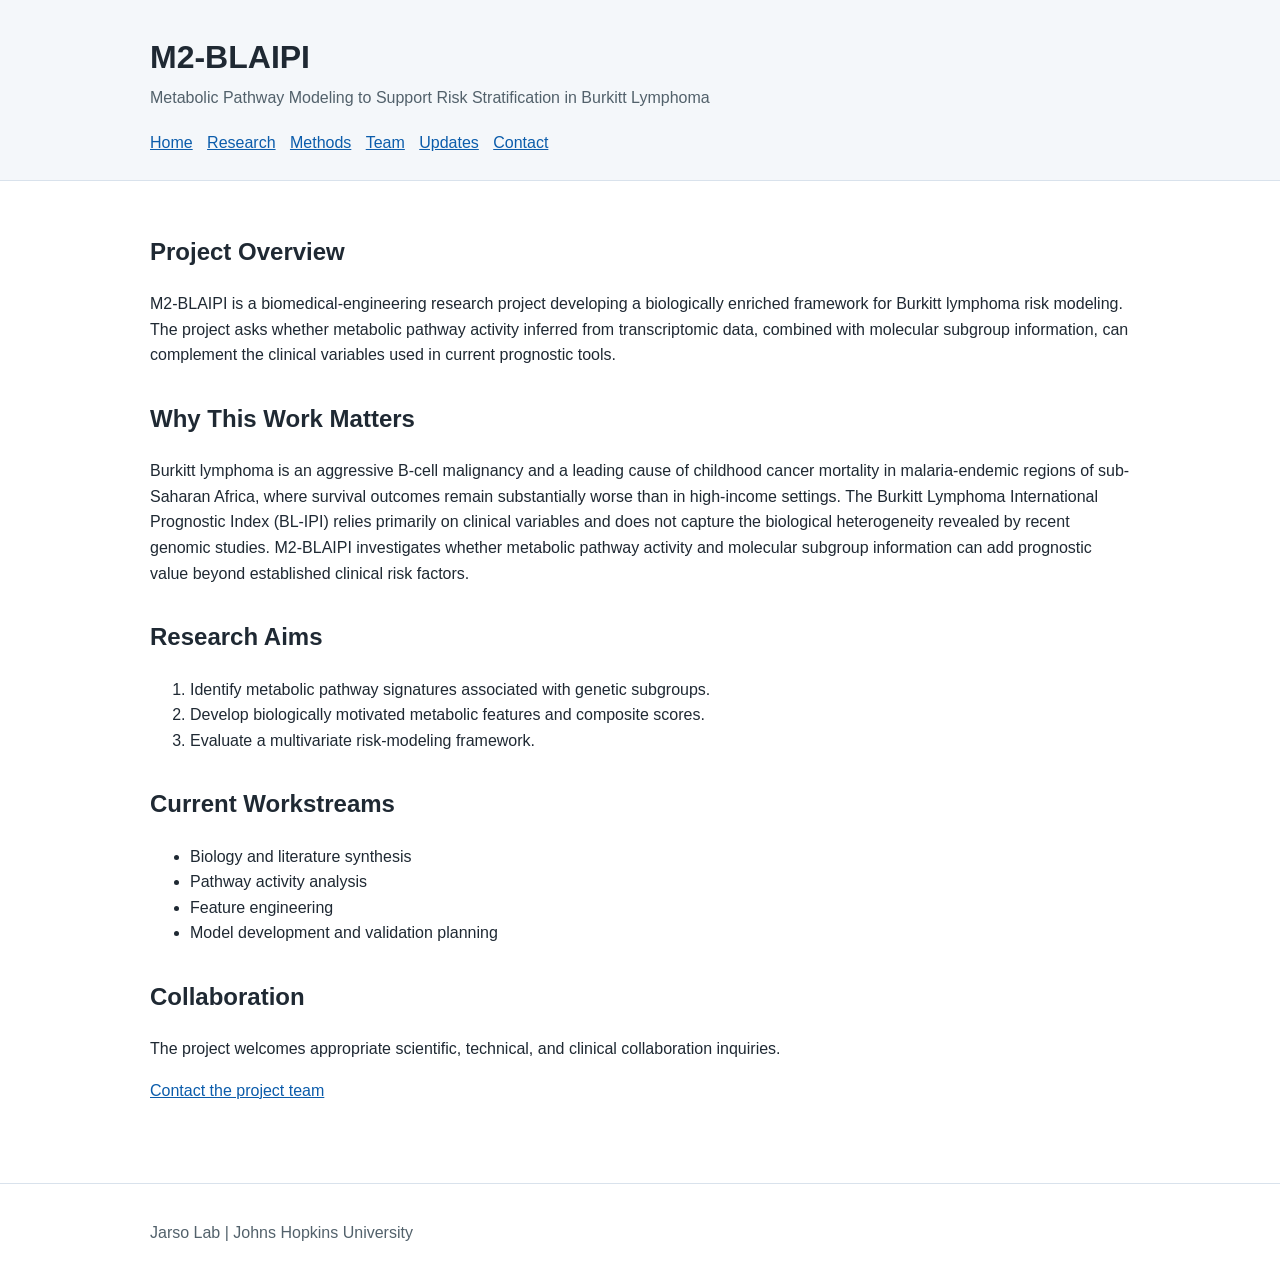
==== docs/index.html @ 1f1a4099 "Add files via upload" ====
<!DOCTYPE html>
<html lang="en">
<head>
  <meta charset="UTF-8">
  <meta name="viewport" content="width=device-width, initial-scale=1">
  <title>M2-BLAIPI | Burkitt Lymphoma Risk Modeling</title>
  <link rel="stylesheet" href="assets/css/style.css">
</head>

<body>
  <header class="site-header">
    <div class="container">
      <h1>M2-BLAIPI</h1>
      <p class="subtitle">
        Metabolic Pathway Modeling to Support Risk Stratification
        in Burkitt Lymphoma
      </p>

      <nav aria-label="Main navigation">
        <a href="index.html">Home</a>
        <a href="research.html">Research</a>
        <a href="methods.html">Methods</a>
        <a href="team.html">Team</a>
        <a href="updates.html">Updates</a>
        <a href="contact.html">Contact</a>
      </nav>
    </div>
  </header>

  <main class="container">
    <section>
      <h2>Project Overview</h2>
      <p>
        M2-BLAIPI is a biomedical-engineering research project developing a
        biologically enriched framework for Burkitt lymphoma risk modeling. The
        project asks whether metabolic pathway activity inferred from
        transcriptomic data, combined with molecular subgroup information, can
        complement the clinical variables used in current prognostic tools.
      </p>
    </section>

    <section>
      <h2>Why This Work Matters</h2>
      <p>
        Burkitt lymphoma is an aggressive B-cell malignancy and a leading cause
        of childhood cancer mortality in malaria-endemic regions of sub-Saharan
        Africa, where survival outcomes remain substantially worse than in
        high-income settings. The Burkitt Lymphoma International Prognostic Index
        (BL-IPI) relies primarily on clinical variables and does not capture the
        biological heterogeneity revealed by recent genomic studies. M2-BLAIPI
        investigates whether metabolic pathway activity and molecular subgroup
        information can add prognostic value beyond established clinical risk
        factors.
      </p>
    </section>

    <section>
      <h2>Research Aims</h2>
      <ol>
        <li>Identify metabolic pathway signatures associated with genetic subgroups.</li>
        <li>Develop biologically motivated metabolic features and composite scores.</li>
        <li>Evaluate a multivariate risk-modeling framework.</li>
      </ol>
    </section>

    <section>
      <h2>Current Workstreams</h2>
      <ul>
        <li>Biology and literature synthesis</li>
        <li>Pathway activity analysis</li>
        <li>Feature engineering</li>
        <li>Model development and validation planning</li>
      </ul>
    </section>

    <section>
      <h2>Collaboration</h2>
      <p>
        The project welcomes appropriate scientific, technical, and clinical
        collaboration inquiries.
      </p>
      <p><a href="contact.html">Contact the project team</a></p>
    </section>
  </main>

  <footer class="site-footer">
    <div class="container">
      <p>Jarso Lab | Johns Hopkins University</p>
    </div>
  </footer>
</body>
</html>
---- docs/assets/css/style.css ----
:root {
  --page-width: 980px;
  --text: #1f2933;
  --muted: #52616b;
  --line: #d9e2ec;
  --background: #ffffff;
  --accent: #0b5cab;
  --header: #f4f7fa;
}

* {
  box-sizing: border-box;
}

body {
  margin: 0;
  font-family: Arial, Helvetica, sans-serif;
  color: var(--text);
  background: var(--background);
  line-height: 1.6;
}

.container {
  width: min(var(--page-width), calc(100% - 2rem));
  margin: 0 auto;
}

.site-header {
  padding: 2.5rem 0 1.5rem;
  background: var(--header);
  border-bottom: 1px solid var(--line);
}

h1 {
  margin: 0;
  line-height: 1.1;
}

.subtitle {
  margin: 0.6rem 0 1.25rem;
  color: var(--muted);
}

nav {
  display: flex;
  flex-wrap: wrap;
  gap: 0.9rem;
}

nav a,
a {
  color: var(--accent);
}

main {
  padding: 2rem 0 3rem;
}

section {
  margin-bottom: 2rem;
}

.site-footer {
  padding: 1.25rem 0;
  border-top: 1px solid var(--line);
  color: var(--muted);
}
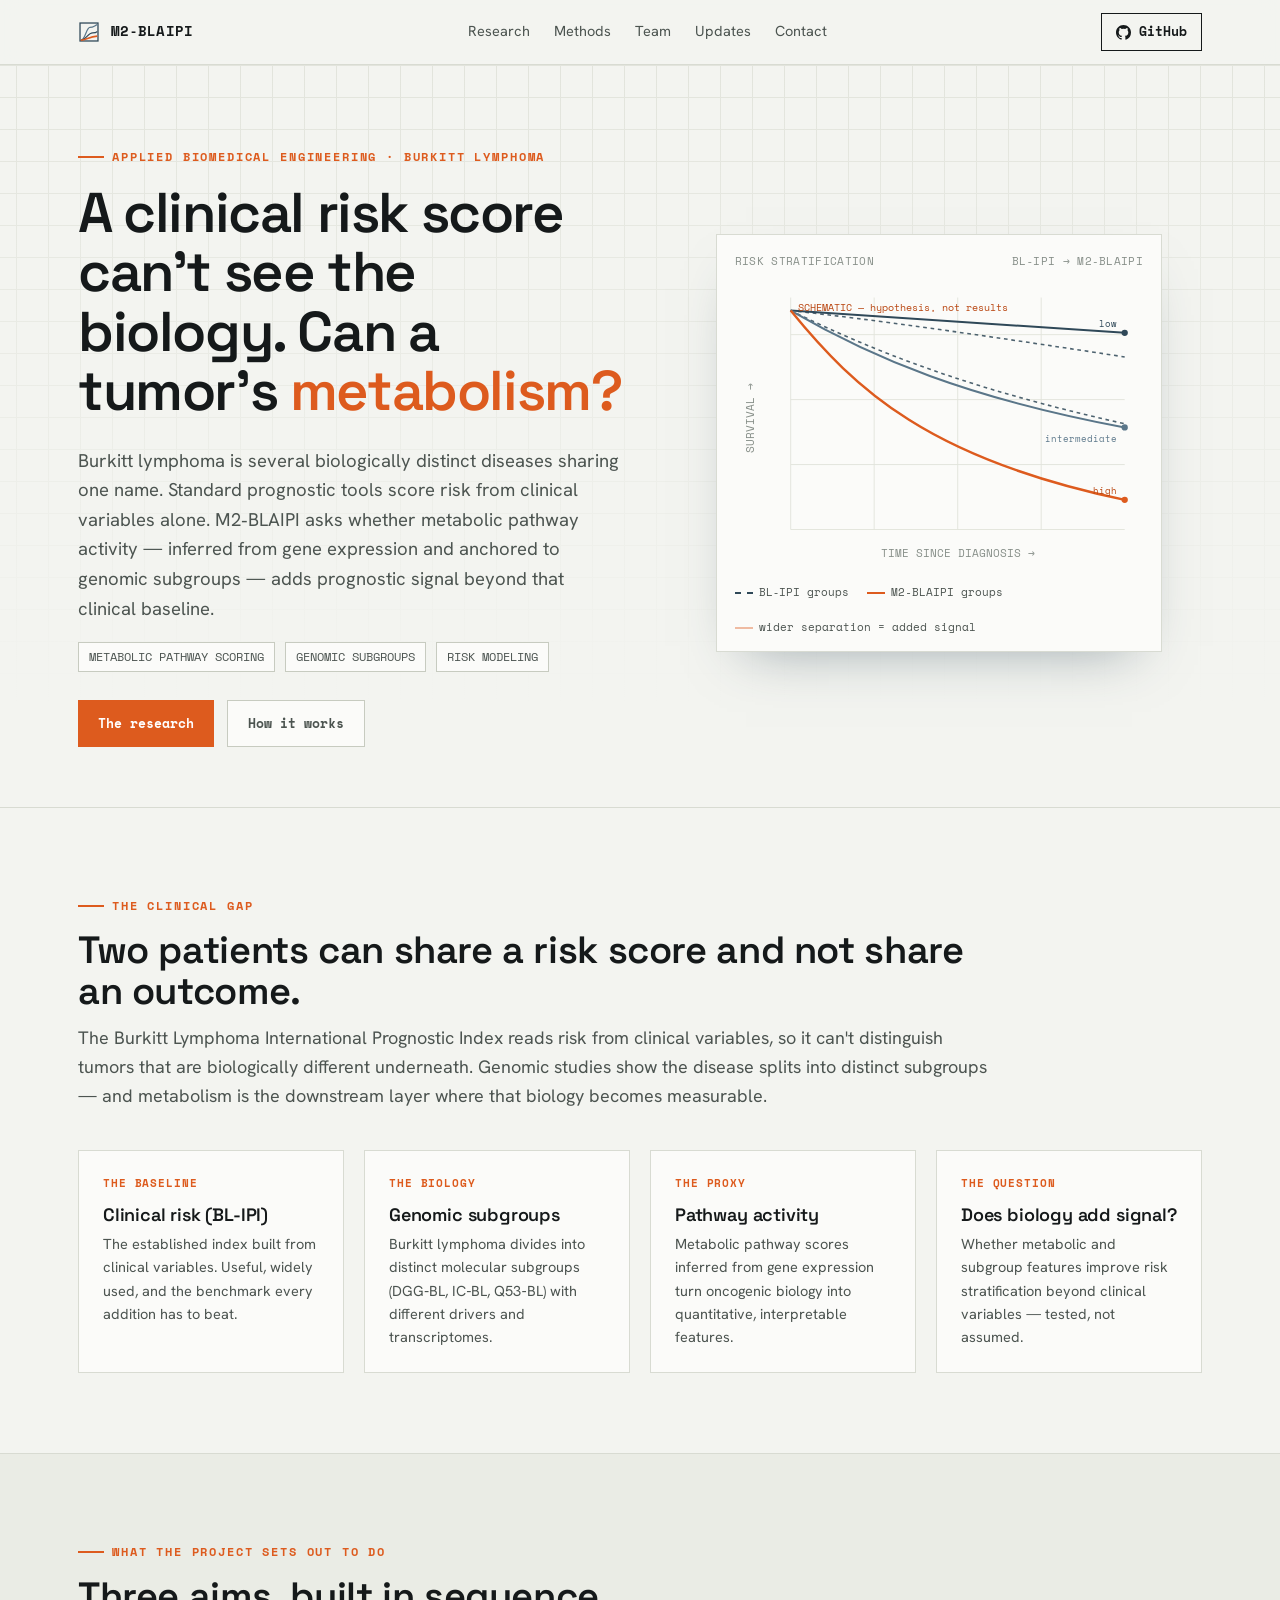
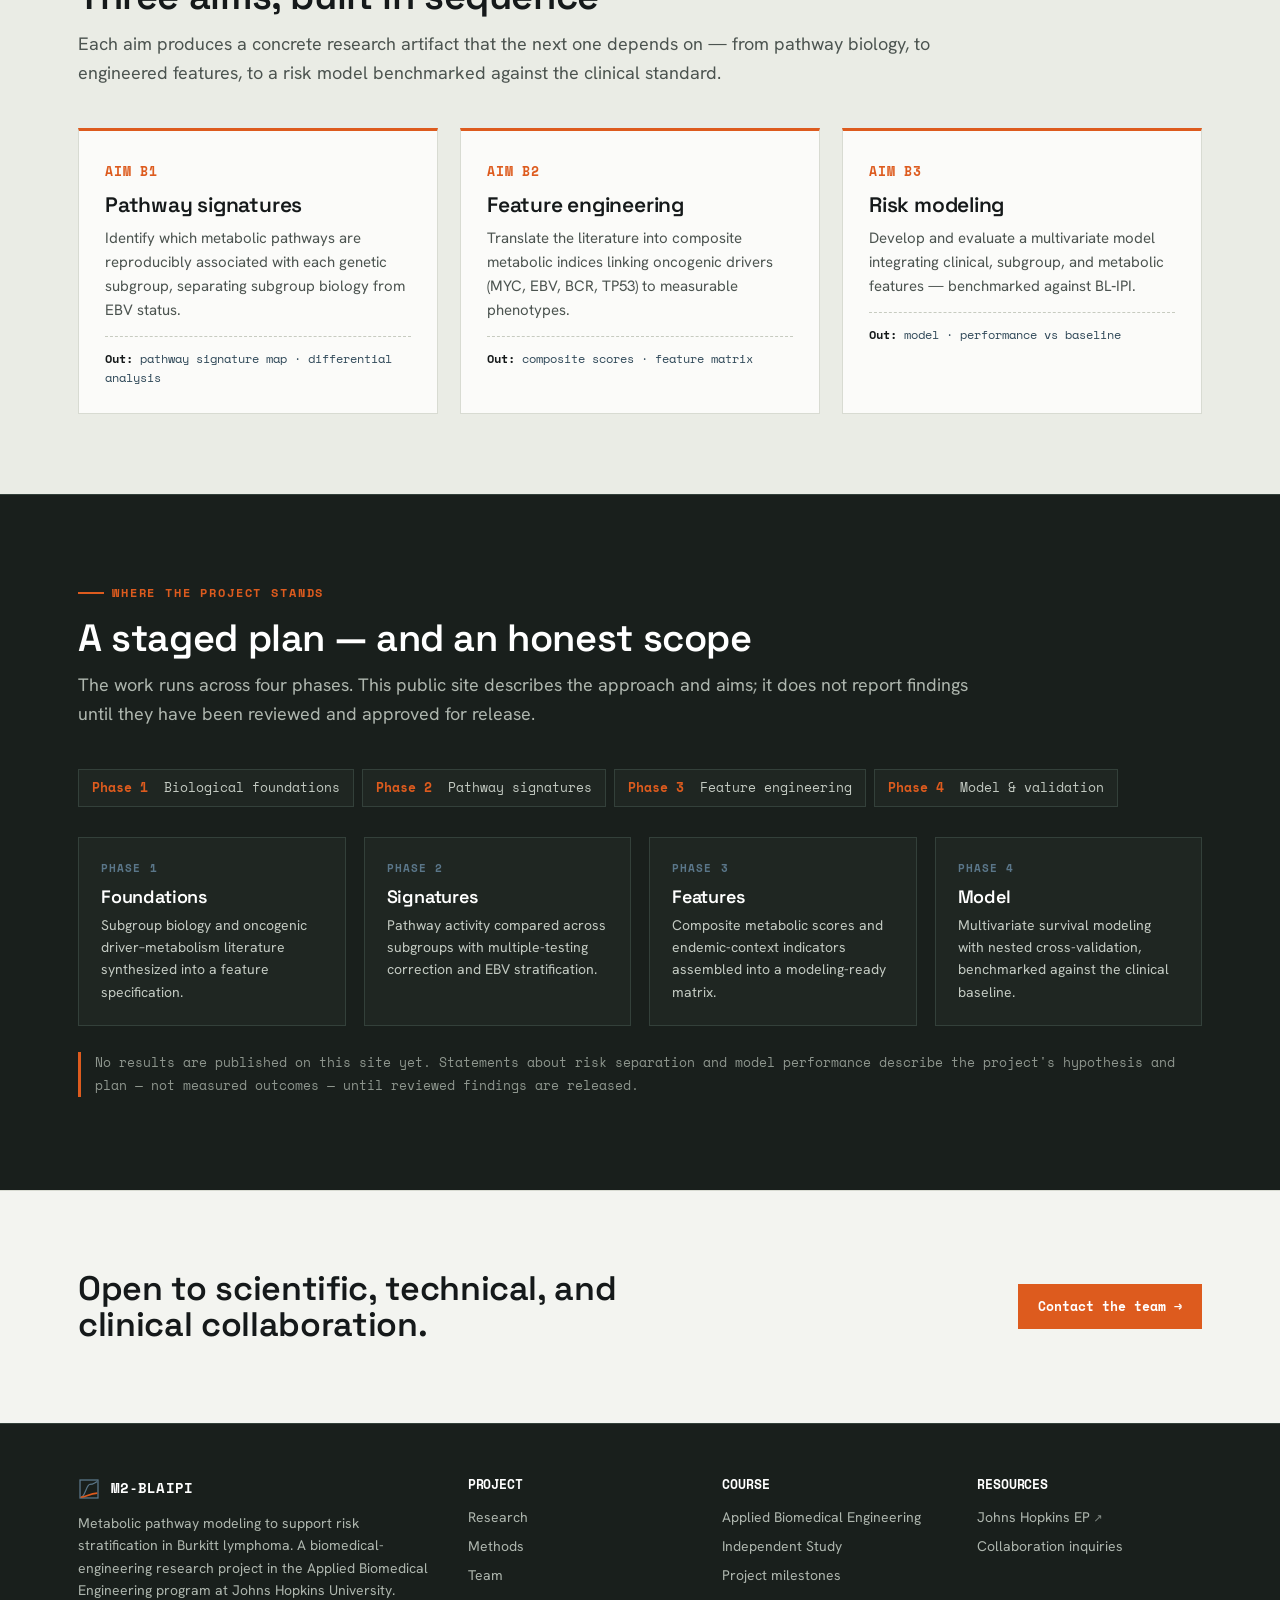
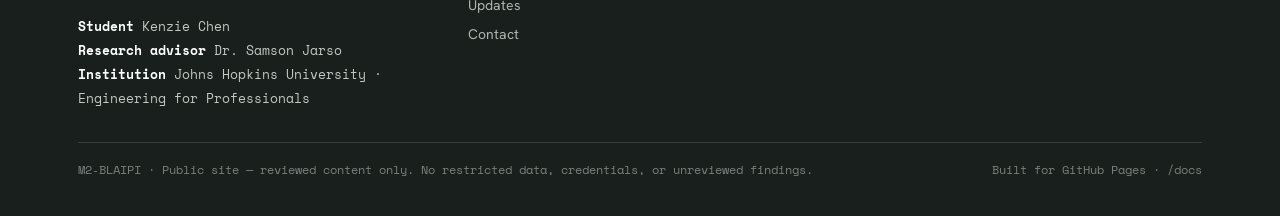
==== commit 6e11699b: "Add files via upload" ====
--- a/docs/index.html
+++ b/docs/index.html
@@ -1,92 +1,208 @@
 <!DOCTYPE html>
 <html lang="en">
 <head>
-  <meta charset="UTF-8">
-  <meta name="viewport" content="width=device-width, initial-scale=1">
-  <title>M2-BLAIPI | Burkitt Lymphoma Risk Modeling</title>
-  <link rel="stylesheet" href="assets/css/style.css">
+<meta charset="UTF-8" />
+<meta name="viewport" content="width=device-width, initial-scale=1.0" />
+<title>M2-BLAIPI — Metabolic Pathway Modeling for Burkitt Lymphoma Risk</title>
+<meta name="description" content="A biomedical-engineering project testing whether metabolic pathway activity and genomic subgroups add prognostic signal to clinical risk scoring in Burkitt lymphoma." />
+<link rel="preconnect" href="https://fonts.googleapis.com" />
+<link rel="preconnect" href="https://fonts.gstatic.com" crossorigin />
+<link href="https://fonts.googleapis.com/css2?family=Space+Grotesk:wght@400;500;600;700&family=Hanken+Grotesk:wght@400;500;600&family=Space+Mono:wght@400;700&display=swap" rel="stylesheet" />
+<link rel="stylesheet" href="assets/css/style.css" />
 </head>
-
 <body>
-  <header class="site-header">
-    <div class="container">
-      <h1>M2-BLAIPI</h1>
-      <p class="subtitle">
-        Metabolic Pathway Modeling to Support Risk Stratification
-        in Burkitt Lymphoma
-      </p>
-
-      <nav aria-label="Main navigation">
-        <a href="index.html">Home</a>
+
+<header>
+  <div class="wrap nav">
+    <a class="brand" href="index.html" aria-label="M2-BLAIPI home">
+      <svg viewBox="0 0 24 24" fill="none" aria-hidden="true">
+        <rect x="2.2" y="2.2" width="19.6" height="19.6" stroke="#2F4858" stroke-width="1.4"/>
+        <path d="M3 21 C8 21 9 7 13 7 S18 5 21 4" stroke="#5A7689" stroke-width="1.3" fill="none"/>
+        <path d="M3 21 C8 21 11 13 16 13 S20 12 21 11.5" stroke="#2F4858" stroke-width="1.3" fill="none"/>
+        <path d="M3 21 C9 21 12 17 21 16.5" stroke="#DD5B1E" stroke-width="1.7" fill="none"/>
+      </svg>
+      M2&#8209;BLAIPI
+    </a>
+    <nav class="navlinks">
+      <a href="research.html">Research</a>
+      <a href="methods.html">Methods</a>
+      <a href="team.html">Team</a>
+      <a href="updates.html">Updates</a>
+      <a href="contact.html">Contact</a>
+    </nav>
+    <a class="gh" href="https://github.com/sjarso1/m2-blaipi-public">
+      <svg width="15" height="15" viewBox="0 0 16 16" fill="currentColor" aria-hidden="true"><path d="M8 0C3.58 0 0 3.58 0 8c0 3.54 2.29 6.53 5.47 7.59.4.07.55-.17.55-.38v-1.33c-2.23.48-2.7-1.07-2.7-1.07-.36-.93-.89-1.18-.89-1.18-.73-.5.05-.49.05-.49.81.06 1.23.83 1.23.83.72 1.23 1.88.87 2.34.67.07-.52.28-.87.51-1.07-1.78-.2-3.64-.89-3.64-3.95 0-.87.31-1.59.82-2.15-.08-.2-.36-1.02.08-2.12 0 0 .67-.21 2.2.82a7.6 7.6 0 0 1 4 0c1.53-1.04 2.2-.82 2.2-.82.44 1.1.16 1.92.08 2.12.51.56.82 1.28.82 2.15 0 3.07-1.87 3.75-3.65 3.95.29.25.54.73.54 1.48v2.2c0 .21.15.46.55.38A8.01 8.01 0 0 0 16 8c0-4.42-3.58-8-8-8Z"/></svg>
+      GitHub
+    </a>
+    <button class="menu-btn" id="menuBtn" aria-label="Jump to sections">Sections &#8595;</button>
+  </div>
+</header>
+
+<main id="top">
+
+  <section class="hero" style="border-top:0;">
+    <div class="wrap hero-grid">
+      <div>
+        <span class="eyebrow">Applied Biomedical Engineering &middot; Burkitt Lymphoma</span>
+        <h1>A clinical risk score can't see the biology. Can a tumor's <em>metabolism?</em></h1>
+        <p class="lede">Burkitt lymphoma is several biologically distinct diseases sharing one name. Standard prognostic tools score risk from clinical variables alone. M2&#8209;BLAIPI asks whether metabolic pathway activity &mdash; inferred from gene expression and anchored to genomic subgroups &mdash; adds prognostic signal beyond that clinical baseline.</p>
+        <div class="tagrow">
+          <span>METABOLIC PATHWAY SCORING</span>
+          <span>GENOMIC SUBGROUPS</span>
+          <span>RISK MODELING</span>
+        </div>
+        <div class="hero-cta">
+          <a class="btn btn-solid" href="research.html">The research</a>
+          <a class="btn btn-ghost" href="methods.html">How it works</a>
+        </div>
+      </div>
+
+      <figure class="envfig" aria-label="Schematic of risk-group separation: clinical-only risk groups overlap, while biologically enriched groups separate more cleanly. Illustrative hypothesis, not measured results.">
+        <div class="cap"><span>RISK STRATIFICATION</span><span>BL&#8209;IPI &rarr; M2&#8209;BLAIPI</span></div>
+        <svg viewBox="0 0 440 320" role="img">
+          <g stroke="#E2E4DC" stroke-width="1">
+            <line x1="60" y1="20" x2="60" y2="270"/>
+            <line x1="60" y1="270" x2="420" y2="270"/>
+            <line x1="150" y1="20" x2="150" y2="270"/>
+            <line x1="240" y1="20" x2="240" y2="270"/>
+            <line x1="330" y1="20" x2="330" y2="270"/>
+            <line x1="60" y1="200" x2="420" y2="200"/>
+            <line x1="60" y1="130" x2="420" y2="130"/>
+            <line x1="60" y1="60" x2="420" y2="60"/>
+          </g>
+          <text x="240" y="300" text-anchor="middle" font-family="Space Mono, monospace" font-size="12" fill="#878F89">TIME SINCE DIAGNOSIS  &rarr;</text>
+          <text x="20" y="150" text-anchor="middle" font-family="Space Mono, monospace" font-size="12" fill="#878F89" transform="rotate(-90 20 150)">SURVIVAL  &rarr;</text>
+          <path d="M60,34 C150,44 250,58 420,84" stroke="#2F4858" stroke-width="1.7" fill="none" stroke-dasharray="4 4" opacity="0.85"/>
+          <path d="M60,34 C150,78 250,118 420,156" stroke="#2F4858" stroke-width="1.7" fill="none" stroke-dasharray="4 4" opacity="0.85"/>
+          <path d="M60,34 C160,40 280,48 420,58" stroke="#2F4858" stroke-width="2.2" fill="none"/>
+          <path d="M60,34 C150,86 250,128 420,160" stroke="#5A7689" stroke-width="2.2" fill="none"/>
+          <path id="mod" d="M60,34 C130,120 210,194 420,238" stroke="#DD5B1E" stroke-width="2.6" fill="none"/>
+          <text x="68" y="34" font-family="Space Mono, monospace" font-size="10.5" fill="#B8430D">SCHEMATIC &mdash; hypothesis, not results</text>
+          <circle cx="420" cy="58" r="3.4" fill="#2F4858"/>
+          <circle cx="420" cy="160" r="3.4" fill="#5A7689"/>
+          <circle cx="420" cy="238" r="3.4" fill="#DD5B1E"/>
+          <text x="412" y="52" text-anchor="end" font-family="Space Mono, monospace" font-size="10" fill="#2F4858">low</text>
+          <text x="412" y="176" text-anchor="end" font-family="Space Mono, monospace" font-size="10" fill="#5A7689">intermediate</text>
+          <text x="412" y="232" text-anchor="end" font-family="Space Mono, monospace" font-size="10" fill="#B8430D">high</text>
+        </svg>
+        <div class="legend">
+          <span><i style="border-color:#2F4858;border-top-style:dashed;"></i>BL&#8209;IPI groups</span>
+          <span><i style="border-color:#DD5B1E;"></i>M2&#8209;BLAIPI groups</span>
+          <span><i style="border-color:#DD5B1E;opacity:.4;"></i>wider separation = added signal</span>
+        </div>
+      </figure>
+    </div>
+  </section>
+
+  <section id="overview">
+    <div class="wrap">
+      <div class="section-head reveal">
+        <span class="eyebrow">The clinical gap</span>
+        <h2>Two patients can share a risk score and not share an outcome.</h2>
+        <p>The Burkitt Lymphoma International Prognostic Index reads risk from clinical variables, so it can't distinguish tumors that are biologically different underneath. Genomic studies show the disease splits into distinct subgroups &mdash; and metabolism is the downstream layer where that biology becomes measurable.</p>
+      </div>
+      <div class="concept reveal">
+        <div class="cc"><div class="lab">The baseline</div><h3>Clinical risk (BL&#8209;IPI)</h3><p>The established index built from clinical variables. Useful, widely used, and the benchmark every addition has to beat.</p></div>
+        <div class="cc"><div class="lab">The biology</div><h3>Genomic subgroups</h3><p>Burkitt lymphoma divides into distinct molecular subgroups (DGG&#8209;BL, IC&#8209;BL, Q53&#8209;BL) with different drivers and transcriptomes.</p></div>
+        <div class="cc"><div class="lab">The proxy</div><h3>Pathway activity</h3><p>Metabolic pathway scores inferred from gene expression turn oncogenic biology into quantitative, interpretable features.</p></div>
+        <div class="cc"><div class="lab">The question</div><h3>Does biology add signal?</h3><p>Whether metabolic and subgroup features improve risk stratification beyond clinical variables &mdash; tested, not assumed.</p></div>
+      </div>
+    </div>
+  </section>
+
+  <section id="aims" class="alt">
+    <div class="wrap">
+      <div class="section-head reveal">
+        <span class="eyebrow">What the project sets out to do</span>
+        <h2>Three aims, built in sequence</h2>
+        <p>Each aim produces a concrete research artifact that the next one depends on &mdash; from pathway biology, to engineered features, to a risk model benchmarked against the clinical standard.</p>
+      </div>
+      <div class="loop reveal">
+        <div class="lp"><span class="n">AIM B1</span><h3>Pathway signatures</h3><p>Identify which metabolic pathways are reproducibly associated with each genetic subgroup, separating subgroup biology from EBV status.</p><div class="art"><b>Out:</b> pathway signature map &middot; differential analysis</div></div>
+        <div class="lp"><span class="n">AIM B2</span><h3>Feature engineering</h3><p>Translate the literature into composite metabolic indices linking oncogenic drivers (MYC, EBV, BCR, TP53) to measurable phenotypes.</p><div class="art"><b>Out:</b> composite scores &middot; feature matrix</div></div>
+        <div class="lp"><span class="n">AIM B3</span><h3>Risk modeling</h3><p>Develop and evaluate a multivariate model integrating clinical, subgroup, and metabolic features &mdash; benchmarked against BL&#8209;IPI.</p><div class="art"><b>Out:</b> model &middot; performance vs baseline</div></div>
+      </div>
+    </div>
+  </section>
+
+  <section id="scope" class="dark">
+    <div class="wrap">
+      <div class="section-head reveal">
+        <span class="eyebrow">Where the project stands</span>
+        <h2>A staged plan &mdash; and an honest scope</h2>
+        <p>The work runs across four phases. This public site describes the approach and aims; it does not report findings until they have been reviewed and approved for release.</p>
+      </div>
+      <div class="phases reveal">
+        <div class="phase"><b>Phase 1</b> &nbsp;Biological foundations</div>
+        <div class="phase"><b>Phase 2</b> &nbsp;Pathway signatures</div>
+        <div class="phase"><b>Phase 3</b> &nbsp;Feature engineering</div>
+        <div class="phase"><b>Phase 4</b> &nbsp;Model &amp; validation</div>
+      </div>
+      <div class="pgrid reveal">
+        <div class="pcard"><div class="pp">Phase 1</div><h3>Foundations</h3><p>Subgroup biology and oncogenic driver&ndash;metabolism literature synthesized into a feature specification.</p></div>
+        <div class="pcard"><div class="pp">Phase 2</div><h3>Signatures</h3><p>Pathway activity compared across subgroups with multiple-testing correction and EBV stratification.</p></div>
+        <div class="pcard"><div class="pp">Phase 3</div><h3>Features</h3><p>Composite metabolic scores and endemic-context indicators assembled into a modeling-ready matrix.</p></div>
+        <div class="pcard"><div class="pp">Phase 4</div><h3>Model</h3><p>Multivariate survival modeling with nested cross-validation, benchmarked against the clinical baseline.</p></div>
+      </div>
+      <p class="darknote">No results are published on this site yet. Statements about risk separation and model performance describe the project's hypothesis and plan &mdash; not measured outcomes &mdash; until reviewed findings are released.</p>
+    </div>
+  </section>
+
+  <section id="collaborate">
+    <div class="wrap cta-final reveal">
+      <h2>Open to scientific, technical, and clinical collaboration.</h2>
+      <a class="btn btn-solid" href="contact.html">Contact the team &rarr;</a>
+    </div>
+  </section>
+
+</main>
+
+<footer id="footer">
+  <div class="wrap">
+    <div class="foot">
+      <div>
+        <div class="brand" style="color:#fff;margin-bottom:12px;">
+          <svg viewBox="0 0 24 24" fill="none" aria-hidden="true" style="width:22px;height:22px;">
+            <rect x="2.2" y="2.2" width="19.6" height="19.6" stroke="#5A7689" stroke-width="1.4"/>
+            <path d="M3 21 C8 21 9 7 13 7 S18 5 21 4" stroke="#5A7689" stroke-width="1.3" fill="none"/>
+            <path d="M3 21 C9 21 12 17 21 16.5" stroke="#DD5B1E" stroke-width="1.7" fill="none"/>
+          </svg>
+          M2&#8209;BLAIPI
+        </div>
+        <p class="lead">Metabolic pathway modeling to support risk stratification in Burkitt lymphoma. A biomedical-engineering research project in the Applied Biomedical Engineering program at Johns Hopkins University.</p>
+        <div class="meta-line">
+          <b>Student</b> Kenzie Chen<br>
+          <b>Research advisor</b> Dr. Samson Jarso<br>
+          <b>Institution</b> Johns Hopkins University &middot; Engineering for Professionals
+        </div>
+      </div>
+      <div>
+        <h3>PROJECT</h3>
         <a href="research.html">Research</a>
         <a href="methods.html">Methods</a>
         <a href="team.html">Team</a>
         <a href="updates.html">Updates</a>
         <a href="contact.html">Contact</a>
-      </nav>
-    </div>
-  </header>
-
-  <main class="container">
-    <section>
-      <h2>Project Overview</h2>
-      <p>
-        M2-BLAIPI is a biomedical-engineering research project developing a
-        biologically enriched framework for Burkitt lymphoma risk modeling. The
-        project asks whether metabolic pathway activity inferred from
-        transcriptomic data, combined with molecular subgroup information, can
-        complement the clinical variables used in current prognostic tools.
-      </p>
-    </section>
-
-    <section>
-      <h2>Why This Work Matters</h2>
-      <p>
-        Burkitt lymphoma is an aggressive B-cell malignancy and a leading cause
-        of childhood cancer mortality in malaria-endemic regions of sub-Saharan
-        Africa, where survival outcomes remain substantially worse than in
-        high-income settings. The Burkitt Lymphoma International Prognostic Index
-        (BL-IPI) relies primarily on clinical variables and does not capture the
-        biological heterogeneity revealed by recent genomic studies. M2-BLAIPI
-        investigates whether metabolic pathway activity and molecular subgroup
-        information can add prognostic value beyond established clinical risk
-        factors.
-      </p>
-    </section>
-
-    <section>
-      <h2>Research Aims</h2>
-      <ol>
-        <li>Identify metabolic pathway signatures associated with genetic subgroups.</li>
-        <li>Develop biologically motivated metabolic features and composite scores.</li>
-        <li>Evaluate a multivariate risk-modeling framework.</li>
-      </ol>
-    </section>
-
-    <section>
-      <h2>Current Workstreams</h2>
-      <ul>
-        <li>Biology and literature synthesis</li>
-        <li>Pathway activity analysis</li>
-        <li>Feature engineering</li>
-        <li>Model development and validation planning</li>
-      </ul>
-    </section>
-
-    <section>
-      <h2>Collaboration</h2>
-      <p>
-        The project welcomes appropriate scientific, technical, and clinical
-        collaboration inquiries.
-      </p>
-      <p><a href="contact.html">Contact the project team</a></p>
-    </section>
-  </main>
-
-  <footer class="site-footer">
-    <div class="container">
-      <p>Jarso Lab | Johns Hopkins University</p>
-    </div>
-  </footer>
+      </div>
+      <div>
+        <h3>COURSE</h3>
+        <a href="research.html">Applied Biomedical Engineering</a>
+        <a href="methods.html">Independent Study</a>
+        <a href="updates.html">Project milestones</a>
+      </div>
+      <div>
+        <h3>RESOURCES</h3>
+        <a class="ext" href="https://ep.jhu.edu/">Johns Hopkins EP</a>
+        <a href="contact.html">Collaboration inquiries</a>
+      </div>
+    </div>
+    <div class="fine">
+      <span>M2&#8209;BLAIPI &middot; Public site &mdash; reviewed content only. No restricted data, credentials, or unreviewed findings.</span>
+      <span>Built for GitHub Pages &middot; /docs</span>
+    </div>
+  </div>
+</footer>
+
+<script src="assets/js/site.js"></script>
 </body>
 </html>
--- a/docs/assets/css/style.css
+++ b/docs/assets/css/style.css
@@ -1,67 +1,160 @@
-:root {
-  --page-width: 980px;
-  --text: #1f2933;
-  --muted: #52616b;
-  --line: #d9e2ec;
-  --background: #ffffff;
-  --accent: #0b5cab;
-  --header: #f4f7fa;
+/* M2-BLAIPI public site — shared design system */
+:root{
+  --paper:#F3F4F0; --paper-2:#EAECE5; --card:#FBFBF9;
+  --ink:#15191A; --ink-soft:#4C5450; --ink-faint:#878F89;
+  --steel:#2F4858; --steel-soft:#5A7689;
+  --signal:#DD5B1E; --signal-deep:#B8430D; --signal-soft:#F6E0D2;
+  --line:#D8DBD2; --line-2:#C7CBC0;
+  --dark:#191F1C; --dark-line:#33403A; --grid:#E2E4DC;
+  --disp:'Space Grotesk',system-ui,sans-serif;
+  --body:'Hanken Grotesk',system-ui,sans-serif;
+  --mono:'Space Mono',ui-monospace,monospace;
+  --maxw:1180px;
 }
+*{box-sizing:border-box;}
+html{scroll-behavior:smooth;}
+body{margin:0;background:var(--paper);color:var(--ink);font-family:var(--body);font-size:17px;line-height:1.6;-webkit-font-smoothing:antialiased;}
+a{color:inherit;text-decoration:none;}
+h1,h2,h3{font-family:var(--disp);font-weight:600;line-height:1.06;margin:0;letter-spacing:-.01em;}
+p{margin:0 0 1em;}
+.wrap{max-width:var(--maxw);margin:0 auto;padding:0 28px;}
+.eyebrow{font-family:var(--mono);font-size:11.5px;letter-spacing:.16em;text-transform:uppercase;color:var(--signal);font-weight:700;display:inline-flex;align-items:center;gap:.7em;}
+.eyebrow::before{content:"";width:26px;height:2px;background:var(--signal);display:inline-block;}
 
-* {
-  box-sizing: border-box;
+/* header */
+header{position:sticky;top:0;z-index:50;background:rgba(243,244,240,.85);backdrop-filter:saturate(150%) blur(9px);border-bottom:1px solid var(--line);}
+.nav{display:flex;align-items:center;justify-content:space-between;height:64px;}
+.brand{display:flex;align-items:center;gap:11px;font-family:var(--mono);font-weight:700;font-size:13.5px;letter-spacing:.02em;}
+.brand svg{width:22px;height:22px;flex:none;}
+.navlinks{display:flex;gap:24px;font-size:14.5px;color:var(--ink-soft);}
+.navlinks a{padding:4px 0;transition:color .2s;border-bottom:2px solid transparent;}
+.navlinks a:hover{color:var(--signal);}
+.navlinks a.active{color:var(--ink);border-bottom-color:var(--signal);}
+.gh{font-family:var(--mono);font-size:12.5px;font-weight:700;border:1.5px solid var(--ink);padding:8px 14px;display:inline-flex;align-items:center;gap:8px;transition:.2s;}
+.gh:hover{background:var(--ink);color:var(--paper);}
+.menu-btn{display:none;background:none;border:0;font-family:var(--mono);font-size:13px;cursor:pointer;color:var(--ink);}
+
+/* hero (homepage) + compact page header (interior) */
+.hero{position:relative;padding:74px 0 60px;overflow:hidden;background-image:linear-gradient(var(--grid) 1px,transparent 1px),linear-gradient(90deg,var(--grid) 1px,transparent 1px);background-size:32px 32px;background-position:center top;}
+.hero.compact{padding:62px 0 50px;}
+.hero::after{content:"";position:absolute;inset:0;background:linear-gradient(180deg,transparent,var(--paper) 86%);pointer-events:none;}
+.hero-grid{position:relative;z-index:1;display:grid;grid-template-columns:1.02fr .98fr;gap:50px;align-items:center;}
+.hero-solo{position:relative;z-index:1;max-width:50em;}
+.hero h1{font-size:clamp(34px,5vw,56px);margin:.3em 0 .45em;letter-spacing:-.025em;}
+.hero.compact h1{font-size:clamp(30px,4.4vw,46px);}
+.hero h1 em{font-style:normal;color:var(--signal);}
+.lede{font-size:18.5px;color:var(--ink-soft);max-width:33em;}
+.tagrow{display:flex;gap:10px;flex-wrap:wrap;margin-top:18px;}
+.tagrow span{font-family:var(--mono);font-size:11.5px;border:1px solid var(--line-2);background:var(--card);padding:5px 10px;color:var(--ink-soft);}
+.hero-cta{display:flex;flex-wrap:wrap;gap:13px;margin-top:28px;}
+.btn{font-family:var(--mono);font-size:13px;font-weight:700;padding:12px 20px;display:inline-flex;align-items:center;gap:9px;transition:transform .15s,background .2s,color .2s,border-color .2s;cursor:pointer;}
+.btn-solid{background:var(--signal);color:#fff;}
+.btn-solid:hover{background:var(--signal-deep);transform:translateY(-1px);}
+.btn-ghost{border:1.5px solid var(--line-2);color:var(--ink-soft);background:var(--card);}
+.btn-ghost:hover{border-color:var(--signal);color:var(--signal);}
+
+/* signature figure */
+.envfig{position:relative;background:var(--card);border:1px solid var(--line);box-shadow:0 24px 54px -30px rgba(47,72,88,.5);padding:18px 18px 14px;}
+.envfig .cap{display:flex;justify-content:space-between;font-family:var(--mono);font-size:11px;color:var(--ink-faint);letter-spacing:.03em;margin-bottom:8px;}
+.envfig svg{display:block;width:100%;height:auto;}
+.legend{display:flex;gap:18px;margin-top:8px;font-family:var(--mono);font-size:11px;color:var(--ink-soft);flex-wrap:wrap;}
+.legend i{display:inline-block;width:18px;height:0;border-top-width:2px;border-top-style:solid;margin-right:6px;vertical-align:middle;}
+
+/* sections */
+section{padding:80px 0;border-top:1px solid var(--line);}
+.section-head{max-width:54em;margin-bottom:40px;}
+.section-head h2{font-size:clamp(26px,3.6vw,38px);margin:.4em 0 .35em;}
+.section-head p{font-size:18px;color:var(--ink-soft);}
+.alt{background:var(--paper-2);}
+.body-col{max-width:56em;}
+.body-col p{font-size:17px;color:var(--ink-soft);}
+.body-col h2{font-size:clamp(24px,3.2vw,32px);margin:0 0 .5em;}
+
+/* concept cards (4-up) + generic grids */
+.concept{display:grid;grid-template-columns:repeat(4,1fr);gap:20px;}
+.grid3{display:grid;grid-template-columns:repeat(3,1fr);gap:20px;}
+.grid2{display:grid;grid-template-columns:repeat(2,1fr);gap:20px;}
+.cc{background:var(--card);border:1px solid var(--line);padding:24px;position:relative;}
+.cc .lab{font-family:var(--mono);font-size:11px;letter-spacing:.08em;text-transform:uppercase;color:var(--signal);font-weight:700;}
+.cc h3{font-size:18px;margin:12px 0 8px;}
+.cc p{font-size:14.5px;color:var(--ink-soft);margin:0;}
+
+/* aims / loop cards */
+.loop{display:grid;grid-template-columns:repeat(3,1fr);gap:22px;}
+.lp{position:relative;background:var(--card);border:1px solid var(--line);border-top:3px solid var(--signal);padding:26px;}
+.lp .n{font-family:var(--mono);font-weight:700;color:var(--signal);font-size:13px;letter-spacing:.06em;}
+.lp h3{font-size:21px;margin:10px 0 10px;}
+.lp p{font-size:15px;color:var(--ink-soft);margin:0 0 14px;}
+.lp .art{font-family:var(--mono);font-size:12px;color:var(--steel);border-top:1px dashed var(--line-2);padding-top:12px;}
+.lp .art b{color:var(--ink);}
+
+/* dark band */
+.dark{background:var(--dark);color:#E8EBE6;border-top:1px solid var(--dark-line);}
+.dark .eyebrow{color:var(--signal);}
+.dark .section-head h2,.dark .body-col h2{color:#fff;}
+.dark .section-head p,.dark .body-col p{color:#AEB6AE;}
+.phases{display:flex;flex-wrap:wrap;gap:8px;margin-bottom:30px;}
+.phase{font-family:var(--mono);font-size:12.5px;border:1px solid var(--dark-line);background:#1F2622;padding:8px 13px;color:#C3CAC2;}
+.phase b{color:var(--signal);}
+.pgrid{display:grid;grid-template-columns:repeat(4,1fr);gap:18px;}
+.pcard{border:1px solid var(--dark-line);background:#1F2622;padding:22px;}
+.pcard .pp{font-family:var(--mono);font-size:11px;letter-spacing:.1em;text-transform:uppercase;color:var(--steel-soft);font-weight:700;}
+.pcard h3{color:#fff;font-size:18px;margin:9px 0 8px;}
+.pcard p{font-size:14px;color:#C3CAC2;margin:0;}
+.darknote{margin-top:26px;font-family:var(--mono);font-size:12.5px;color:#8E968E;border-left:3px solid var(--signal);padding-left:14px;line-height:1.8;}
+.dark .note{background:#1F2622;border-color:var(--dark-line);color:#C3CAC2;}
+
+/* note / callout */
+.note{font-family:var(--mono);font-size:13px;color:var(--ink-soft);background:var(--card);border:1px solid var(--line);border-left:3px solid var(--signal);padding:14px 16px;line-height:1.75;margin:18px 0 0;}
+
+/* people (team) */
+.person h3{font-size:18px;margin:12px 0 4px;}
+.person .role{font-family:var(--mono);font-size:11px;letter-spacing:.08em;text-transform:uppercase;color:var(--signal);font-weight:700;}
+.person p{font-size:14.5px;color:var(--ink-soft);margin:6px 0 0;}
+
+/* feed (updates) */
+.feed{list-style:none;margin:0;padding:0;}
+.feed li{display:flex;justify-content:space-between;align-items:flex-start;gap:18px;padding:16px 0;border-bottom:1px solid var(--line);}
+.feed li:last-child{border-bottom:0;}
+.feed .t{font-size:15.5px;}
+.feed .t b{display:block;font-family:var(--disp);font-size:17px;font-weight:600;margin-bottom:3px;color:var(--ink);}
+.status{font-family:var(--mono);font-size:10.5px;letter-spacing:.08em;text-transform:uppercase;color:var(--ink-faint);border:1px solid var(--line-2);padding:4px 9px;white-space:nowrap;flex:none;}
+
+/* final cta */
+.cta-final{display:flex;justify-content:space-between;align-items:center;gap:30px;flex-wrap:wrap;}
+.cta-final h2{font-size:clamp(24px,3.2vw,34px);max-width:18em;}
+
+/* footer */
+footer{background:var(--dark);color:#AEB6AE;padding:54px 0 36px;border-top:1px solid var(--dark-line);}
+.foot{display:grid;grid-template-columns:1.6fr 1fr 1fr 1fr;gap:30px;}
+.foot a.ext::after{content:" \2197";color:var(--ink-faint);font-size:11px;}
+.foot h3{font-family:var(--mono);font-size:13px;color:#fff;font-weight:700;margin-bottom:14px;}
+.foot a{display:block;font-size:14px;margin-bottom:7px;color:#AEB6AE;transition:color .2s;}
+.foot a:hover{color:var(--signal);}
+.foot .lead{max-width:27em;font-size:14px;line-height:1.6;}
+.meta-line{font-family:var(--mono);font-size:12.5px;color:#C3CAC2;margin-top:14px;line-height:1.9;}
+.meta-line b{color:#fff;}
+.fine{margin-top:32px;border-top:1px solid var(--dark-line);padding-top:18px;font-family:var(--mono);font-size:11.5px;color:#79817A;display:flex;justify-content:space-between;flex-wrap:wrap;gap:10px;}
+
+/* reveal */
+.reveal{opacity:0;transform:translateY(18px);transition:opacity .7s ease,transform .7s ease;}
+.reveal.in{opacity:1;transform:none;}
+
+@media(max-width:900px){
+  .hero-grid{grid-template-columns:1fr;gap:38px;}
+  .envfig{order:-1;}
+  .navlinks,.gh{display:none;}
+  .menu-btn{display:block;}
+  .concept,.pgrid{grid-template-columns:1fr 1fr;}
+  .loop,.grid3{grid-template-columns:1fr;}
+  .grid2{grid-template-columns:1fr;}
+  .foot{grid-template-columns:1fr 1fr;}
 }
-
-body {
-  margin: 0;
-  font-family: Arial, Helvetica, sans-serif;
-  color: var(--text);
-  background: var(--background);
-  line-height: 1.6;
+@media(max-width:560px){
+  .concept,.pgrid,.grid3,.foot{grid-template-columns:1fr;}
 }
-
-.container {
-  width: min(var(--page-width), calc(100% - 2rem));
-  margin: 0 auto;
+@media(prefers-reduced-motion:reduce){
+  *{animation:none !important;transition:none !important;}
+  .reveal{opacity:1;transform:none;}
+  html{scroll-behavior:auto;}
 }
-
-.site-header {
-  padding: 2.5rem 0 1.5rem;
-  background: var(--header);
-  border-bottom: 1px solid var(--line);
-}
-
-h1 {
-  margin: 0;
-  line-height: 1.1;
-}
-
-.subtitle {
-  margin: 0.6rem 0 1.25rem;
-  color: var(--muted);
-}
-
-nav {
-  display: flex;
-  flex-wrap: wrap;
-  gap: 0.9rem;
-}
-
-nav a,
-a {
-  color: var(--accent);
-}
-
-main {
-  padding: 2rem 0 3rem;
-}
-
-section {
-  margin-bottom: 2rem;
-}
-
-.site-footer {
-  padding: 1.25rem 0;
-  border-top: 1px solid var(--line);
-  color: var(--muted);
-}
